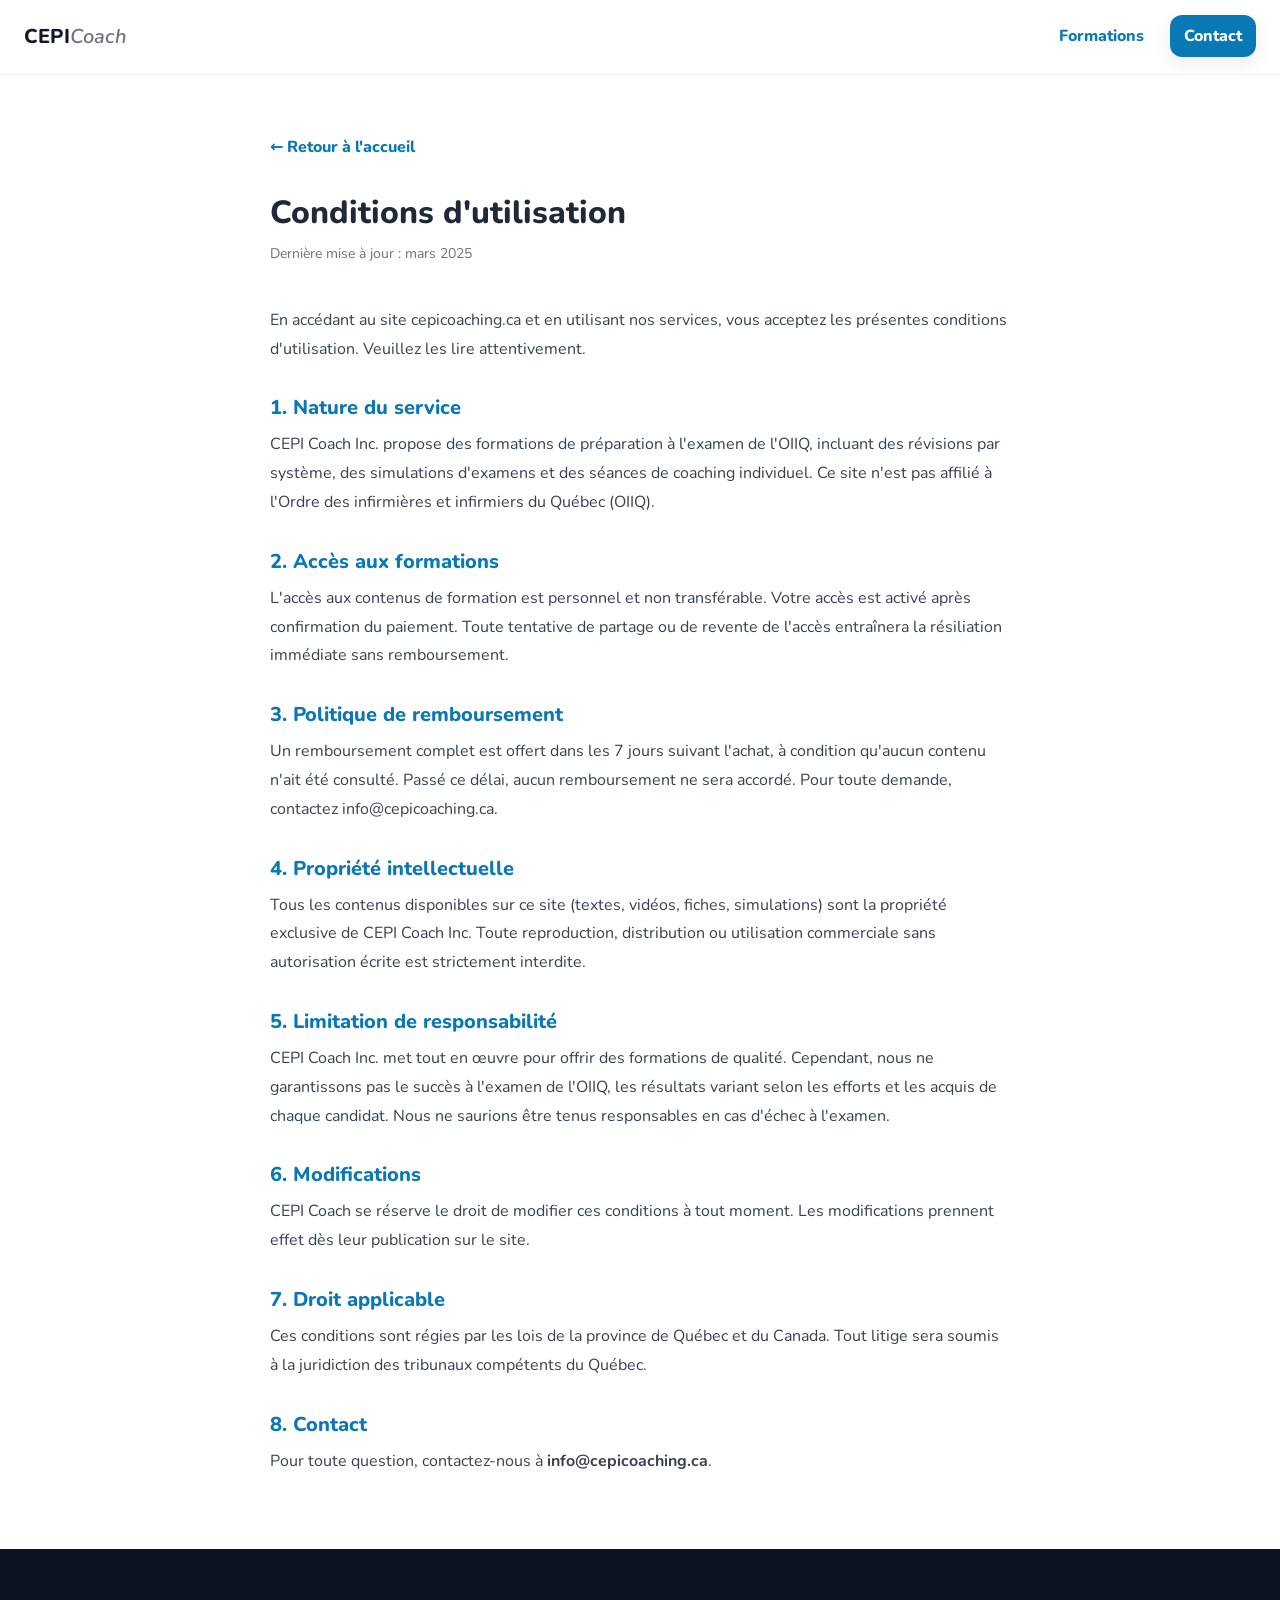
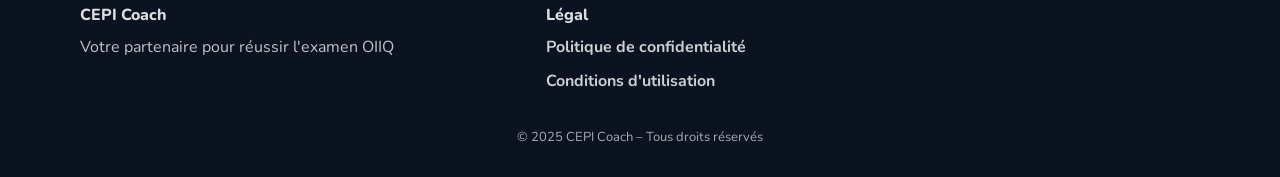
==== conditions-utilisation.html @ 71f93d26 "Ajout des moyens de paiement et corrections techniques - Section paiement : ajout Stripe, PayPal (sa" ====
<!DOCTYPE html>
<html lang="fr">
<head>
  <meta charset="UTF-8" />
  <meta name="viewport" content="width=device-width, initial-scale=1.0" />
  <title>Conditions d'utilisation | CEPI Coach</title>
  <link rel="icon" type="image/x-icon" href="images/favicon.ico" />
  <link rel="preconnect" href="https://fonts.googleapis.com" />
  <link rel="preconnect" href="https://fonts.gstatic.com" crossorigin />
  <link href="https://fonts.googleapis.com/css2?family=Nunito:wght@400;600;800&display=swap" rel="stylesheet" />
  <link rel="stylesheet" href="style.css" />
  <style>
    .legal-page { max-width: 780px; margin: 0 auto; padding: 60px 20px; }
    .legal-page h1 { font-size: 32px; font-weight: 800; margin-bottom: 8px; }
    .legal-page .updated { color: #6b7280; font-size: 14px; margin-bottom: 40px; }
    .legal-page h2 { font-size: 20px; font-weight: 800; margin: 32px 0 10px; color: #0b78b6; }
    .legal-page p { line-height: 1.8; margin-bottom: 14px; color: #374151; }
    .legal-back { display: inline-flex; align-items: center; gap: 8px; color: #0b78b6; font-weight: 800; text-decoration: none; margin-bottom: 32px; }
    .legal-back:hover { color: #086293; }
  </style>
</head>
<body>
  <header id="header">
    <nav class="navbar">
      <div class="logo"><a href="index.html">CEPI<em>Coach</em></a></div>
      <ul class="nav-links">
        <li><a href="index.html#formations">Formations</a></li>
        <li><a href="index.html#contact" class="cta-nav">Contact</a></li>
      </ul>
    </nav>
  </header>

  <main class="legal-page">
    <a href="index.html" class="legal-back">← Retour à l'accueil</a>

    <h1>Conditions d'utilisation</h1>
    <p class="updated">Dernière mise à jour : mars 2025</p>

    <p>En accédant au site cepicoaching.ca et en utilisant nos services, vous acceptez les présentes conditions d'utilisation. Veuillez les lire attentivement.</p>

    <h2>1. Nature du service</h2>
    <p>CEPI Coach Inc. propose des formations de préparation à l'examen de l'OIIQ, incluant des révisions par système, des simulations d'examens et des séances de coaching individuel. Ce site n'est pas affilié à l'Ordre des infirmières et infirmiers du Québec (OIIQ).</p>

    <h2>2. Accès aux formations</h2>
    <p>L'accès aux contenus de formation est personnel et non transférable. Votre accès est activé après confirmation du paiement. Toute tentative de partage ou de revente de l'accès entraînera la résiliation immédiate sans remboursement.</p>

    <h2>3. Politique de remboursement</h2>
    <p>Un remboursement complet est offert dans les 7 jours suivant l'achat, à condition qu'aucun contenu n'ait été consulté. Passé ce délai, aucun remboursement ne sera accordé. Pour toute demande, contactez info@cepicoaching.ca.</p>

    <h2>4. Propriété intellectuelle</h2>
    <p>Tous les contenus disponibles sur ce site (textes, vidéos, fiches, simulations) sont la propriété exclusive de CEPI Coach Inc. Toute reproduction, distribution ou utilisation commerciale sans autorisation écrite est strictement interdite.</p>

    <h2>5. Limitation de responsabilité</h2>
    <p>CEPI Coach Inc. met tout en œuvre pour offrir des formations de qualité. Cependant, nous ne garantissons pas le succès à l'examen de l'OIIQ, les résultats variant selon les efforts et les acquis de chaque candidat. Nous ne saurions être tenus responsables en cas d'échec à l'examen.</p>

    <h2>6. Modifications</h2>
    <p>CEPI Coach se réserve le droit de modifier ces conditions à tout moment. Les modifications prennent effet dès leur publication sur le site.</p>

    <h2>7. Droit applicable</h2>
    <p>Ces conditions sont régies par les lois de la province de Québec et du Canada. Tout litige sera soumis à la juridiction des tribunaux compétents du Québec.</p>

    <h2>8. Contact</h2>
    <p>Pour toute question, contactez-nous à <strong>info@cepicoaching.ca</strong>.</p>
  </main>

  <footer>
    <div class="container footer-content">
      <div class="footer-col">
        <h4>CEPI Coach</h4>
        <p>Votre partenaire pour réussir l'examen OIIQ</p>
      </div>
      <div class="footer-col">
        <h4>Légal</h4>
        <ul>
          <li><a href="politique-confidentialite.html">Politique de confidentialité</a></li>
          <li><a href="conditions-utilisation.html">Conditions d'utilisation</a></li>
        </ul>
      </div>
    </div>
    <div class="footer-bottom"><p>© 2025 CEPI Coach – Tous droits réservés</p></div>
  </footer>
</body>
</html>
---- style.css ----
/* =========================================================
   CEPI Coach — style.css (complet)
   Design inspiré de https://noe2019.github.io/site-cepi-ooiq/
   - Navbar blanche sticky
   - Hero full-screen + overlay
   - Sections alternées blanc / bleu pâle
   - Cartes arrondies + ombres douces
   - Paiement + Formulaire stylés
   - Responsive + menu mobile
========================================================= */

/* =========================
   THEME
========================= */
:root{
  --bg: #ffffff;
  --light: #eef6f9;
  --text: #1f2937;
  --muted: #6b7280;
  --primary: #0b78b6;
  --primary-dark: #086293;

  --radius: 16px;
  --radius-sm: 12px;

  --shadow: 0 10px 30px rgba(0,0,0,.08);
  --shadow-soft: 0 6px 18px rgba(0,0,0,.08);

  --container: 1120px;
  --header-h: 74px;
}

/* =========================
   RESET / BASE
========================= */
*{ box-sizing:border-box; }
html{ scroll-behavior:smooth; }
body{
  margin:0;
  font-family:"Nunito", system-ui, -apple-system, Segoe UI, Roboto, Arial, sans-serif;
  color:var(--text);
  background:var(--bg);
  line-height:1.6;
}

img{ max-width:100%; display:block; }
a{ color:inherit; }
p{ margin:0 0 12px; }
h1,h2,h3,h4{ margin:0 0 12px; line-height:1.25; }
ul{ margin:0; padding:0; }

.container{
  width:min(var(--container), calc(100% - 40px));
  margin:0 auto;
}

.text-center{ text-align:center; }

/* =========================
   HEADER / NAVBAR
========================= */
#header{
  position:sticky;
  top:0;
  z-index:999;
  background:#fff;
  border-bottom:1px solid rgba(0,0,0,.06);
}

.navbar{
  height:var(--header-h);
  display:flex;
  align-items:center;
  justify-content:space-between;
  gap:24px;
  padding:0 24px;
}

.logo a{
  text-decoration:none;
  color:#111827;
  font-weight:800;
  font-size:20px;
  letter-spacing:.2px;
}
.logo em{
  font-style:italic;
  font-weight:600;
  color:var(--muted);
}

/* Desktop nav */
.nav-links{
  list-style:none;
  display:flex;
  align-items:center;
  gap:26px;
  margin:0;
  padding:0;
}

.nav-links a{
  text-decoration:none;
  color:var(--primary);
  font-weight:800;
  font-size:16px;
}
.nav-links a:hover{ color:var(--primary-dark); }

/* active link (scroll-spy) */
.nav-links a.active{
  color:var(--primary-dark);
  position:relative;
}
.nav-links a.active::after{
  content:"";
  position:absolute;
  left:0;
  right:0;
  bottom:-8px;
  height:3px;
  border-radius:999px;
  background:var(--primary);
}

/* CTA in nav */
.cta-nav{
  background:var(--primary);
  color:#fff !important;
  padding:10px 14px;
  border-radius:12px;
  box-shadow: var(--shadow-soft);
}
.cta-nav:hover{
  background:var(--primary-dark);
}

/* Mobile hamburger */
.menu-toggle{
  display:none;
  background:transparent;
  border:0;
  cursor:pointer;
  padding:6px;
}
.menu-toggle span{
  display:block;
  width:26px;
  height:2px;
  background:#111827;
  margin:6px 0;
  border-radius:2px;
}

/* =========================
   HERO
========================= */
.hero{
  position:relative;
  min-height: calc(100vh - var(--header-h));
  display:flex;
  align-items:center;
  justify-content:center;
  overflow:hidden;
}

.hero-bg{
  position:absolute;
  inset:0;
  width:100%;
  height:100%;
  object-fit:cover;
  filter:saturate(1.05);
  transform:scale(1.02);
}

.hero::after{
  content:"";
  position:absolute;
  inset:0;
  background: rgba(0,0,0,.42);
}

.hero-content{
  position:relative;
  z-index:2;
  width:min(920px, calc(100% - 40px));
  text-align:center;
  color:#fff;
  padding:64px 0;
}

.hero h1{
  font-size:clamp(32px, 4vw, 54px);
  font-weight:800;
  margin-bottom:14px;
}

.hero .highlight{ color:#fff; }

.hero-subtitle{
  margin:0 auto 22px;
  max-width:720px;
  font-size:18px;
  color:rgba(255,255,255,.92);
}

.hero-stats{
  display:flex;
  justify-content:center;
  gap:22px;
  margin:18px 0 26px;
  flex-wrap:wrap;
}
.stat{
  background:rgba(255,255,255,.14);
  border:1px solid rgba(255,255,255,.18);
  backdrop-filter: blur(6px);
  border-radius:14px;
  padding:12px 16px;
  min-width:150px;
}
.stat strong{
  display:block;
  font-size:22px;
  font-weight:800;
}
.stat span{
  font-size:13px;
  opacity:.95;
}

.hero-actions{
  display:flex;
  justify-content:center;
  gap:14px;
  flex-wrap:wrap;
  margin-top:18px;
}

/* =========================
   BUTTONS
========================= */
.btn-primary, .btn-secondary, .btn-card{
  display:inline-flex;
  align-items:center;
  justify-content:center;
  text-decoration:none;
  font-weight:800;
  border-radius:12px;
  padding:12px 18px;
  transition: transform .12s ease, background .12s ease, box-shadow .12s ease, color .12s ease;
  user-select:none;
}

.btn-large{ padding:14px 22px; font-size:16px; }

.btn-primary{
  background:var(--primary);
  color:#fff;
  box-shadow:var(--shadow-soft);
}
.btn-primary:hover{
  background:var(--primary-dark);
  transform:translateY(-1px);
}

.btn-secondary{
  background:#fff;
  color:var(--primary);
  box-shadow:0 10px 28px rgba(0,0,0,.12);
}
.btn-secondary:hover{
  transform:translateY(-1px);
  color:var(--primary-dark);
}

.btn-card{
  background:var(--primary);
  color:#fff;
  box-shadow:var(--shadow-soft);
}
.btn-card:hover{
  background:var(--primary-dark);
  transform:translateY(-1px);
}

/* =========================
   SECTIONS
========================= */
.section{
  padding:84px 0;
}
.section.light{
  background:var(--light);
}

.section-title{
  text-align:center;
  font-size:32px;
  font-weight:800;
  margin:0 0 10px;
}
.section-subtitle{
  text-align:center;
  margin:0 auto 40px;
  color:var(--muted);
  max-width:720px;
}

/* =========================
   COUNTDOWN
========================= */
.countdown-section h2{
  text-align:center;
  margin:0 0 18px;
  font-weight:800;
}
.timer{
  display:flex;
  justify-content:center;
  gap:18px;
  flex-wrap:wrap;
  margin-top:10px;
}
.time-unit{
  background:#fff;
  border-radius:14px;
  padding:14px 18px;
  box-shadow:var(--shadow-soft);
  min-width:120px;
  text-align:center;
  border:1px solid rgba(0,0,0,.05);
}
.time-value{
  font-size:30px;
  font-weight:800;
  color:var(--primary);
}
.time-label{
  color:var(--muted);
  font-size:13px;
}
.countdown-cta{
  text-align:center;
  margin-top:14px;
  color:var(--muted);
  font-weight:700;
}

/* =========================
   CARDS (FORMATIONS)
========================= */
.cards{
  display:grid;
  grid-template-columns: repeat(3, 1fr);
  gap:28px;
}

.card{
  background:#fff;
  border-radius:var(--radius);
  box-shadow:var(--shadow-soft);
  overflow:hidden;
  border:1px solid rgba(0,0,0,.05);
  padding:18px 18px 16px;
  position:relative;
}

.card img{
  border-radius:14px;
  height:200px;
  width:100%;
  object-fit:cover;
}

.card h3{
  text-align:center;
  margin:16px 0 8px;
  font-size:22px;
  font-weight:800;
}

.card-desc{
  text-align:center;
  color:var(--muted);
  margin:0 0 14px;
}

.card-features{
  padding-left:18px;
  color:#374151;
  margin:0;
}
.card-features li{ margin:6px 0; }

.card-footer{
  margin-top:16px;
  display:flex;
  align-items:center;
  justify-content:space-between;
  gap:12px;
}

.price{
  margin:0;
  font-size:22px;
  font-weight:800;
}
.currency{
  font-size:13px;
  color:var(--muted);
}

.card-badge{
  position:absolute;
  top:14px;
  left:14px;
  background:#fff;
  color:#111827;
  font-weight:800;
  font-size:12px;
  padding:6px 10px;
  border-radius:999px;
  box-shadow:var(--shadow-soft);
}
.card-badge.premium{
  background:#111827;
  color:#fff;
}

/* =========================
   FORFAIT COMPLET (combo)
========================= */
.combo-package{
  margin-top:42px;
  background:#fff;
  border-radius:var(--radius);
  box-shadow:var(--shadow);
  border:1px solid rgba(0,0,0,.05);
  padding:22px;
  text-align:center;
  position:relative;
  overflow:hidden;
}

.combo-badge{
  display:inline-flex;
  gap:8px;
  align-items:center;
  font-weight:800;
  color:#111827;
  background:rgba(11,120,182,.10);
  border:1px solid rgba(11,120,182,.25);
  padding:8px 12px;
  border-radius:999px;
  margin-bottom:12px;
}

.price-combo{
  margin:14px 0 6px;
  font-size:20px;
}
.old-price{
  color:var(--muted);
  text-decoration:line-through;
  margin-right:8px;
}
.savings{
  color:var(--primary);
  font-weight:800;
  margin-bottom:16px;
}

/* =========================
   SPLIT (Méthode)
========================= */
.split{
  display:grid;
  grid-template-columns: 1.1fr .9fr;
  gap:40px;
  align-items:center;
}

.split .lead{
  color:var(--muted);
  margin-top:6px;
}

.method-list{
  list-style:none;
  padding:0;
  margin:18px 0 0;
}
.method-list li{
  margin:14px 0;
}
.method-list strong{
  color:#111827;
}
.method-list p{
  margin:6px 0 0;
  color:var(--muted);
}

.split .image img{
  border-radius:var(--radius);
  box-shadow:var(--shadow);
}

/* =========================
   TESTIMONIALS
========================= */
.testimonials{
  display:grid;
  grid-template-columns: repeat(3, 1fr);
  gap:28px;
}
.testimonial{
  background:#fff;
  border-radius:var(--radius);
  box-shadow:var(--shadow-soft);
  border:1px solid rgba(0,0,0,.05);
  padding:18px;
}
.stars{
  color:#f59e0b;
  letter-spacing:1px;
  margin-bottom:10px;
}
.author strong{ display:block; }
.author span{ color:var(--muted); font-size:13px; }

/* =========================
   CTA (Espace étudiant)
========================= */
.cta-section{
  background:#fff;
  padding:90px 0;
}
.cta-section h2{
  font-size:32px;
  font-weight:800;
}
.cta-section p{
  color:var(--muted);
  max-width:720px;
  margin:0 auto 18px;
}

/* =========================
   BLOG
========================= */
.blog-grid{
  display:grid;
  grid-template-columns: repeat(2, 1fr);
  gap:28px;
}

.blog-card{
  background:#fff;
  border-radius:var(--radius);
  box-shadow:var(--shadow-soft);
  overflow:hidden;
  border:1px solid rgba(0,0,0,.05);
}

.blog-card img{
  height:240px;
  width:100%;
  object-fit:cover;
}

.blog-content{
  padding:18px;
}
.blog-date{
  color:var(--muted);
  font-size:13px;
  font-weight:700;
}
.blog-content h3{
  margin:10px 0 10px;
  font-size:20px;
  font-weight:800;
}
.blog-content p{
  color:var(--muted);
  margin-bottom:12px;
}
.blog-link{
  color:var(--primary);
  font-weight:800;
  text-decoration:none;
}
.blog-link:hover{ color:var(--primary-dark); }

/* =========================
   PAIEMENT
========================= */
.payment-options{
  display:grid;
  grid-template-columns: 1fr 1fr;
  gap:28px;
  margin-top:30px;
}

/* 3 colonnes pour la nouvelle section paiement */
.payment-options-3{
  grid-template-columns: repeat(3, 1fr);
}

/* Sélecteur de forfait */
.payment-selector{
  max-width:540px;
  margin:0 auto 20px;
  text-align:center;
}
.payment-selector label{
  display:block;
  margin-bottom:10px;
  font-size:16px;
  color:var(--text);
  font-weight:400;
}
.forfait-select{
  width:100%;
  padding:14px 16px;
  border-radius:12px;
  border:2px solid rgba(11,120,182,.30);
  font-family:inherit;
  font-size:15px;
  font-weight:600;
  color:var(--text);
  background:#fff;
  cursor:pointer;
  outline:none;
  transition: border-color .12s ease, box-shadow .12s ease;
}
.forfait-select:focus{
  border-color:var(--primary);
  box-shadow:0 0 0 4px rgba(11,120,182,.12);
}

.payment-step-label{
  text-align:center;
  margin:0 0 24px;
  font-size:16px;
  color:var(--text);
  font-weight:400;
}

/* Liens Stripe empilés */
.stripe-links{
  display:flex;
  flex-direction:column;
  gap:10px;
  margin:14px 0;
}

/* Conteneur PayPal */
.paypal-container{
  margin:14px 0;
  min-height:52px;
}
.select-forfait-msg{
  text-align:center;
  color:var(--muted);
  font-size:14px;
  padding:14px;
  background:rgba(11,120,182,.04);
  border-radius:10px;
  border:1px dashed rgba(11,120,182,.20);
  margin:0;
}

/* Signature propulsé par */
.powered-by{
  text-align:center;
  color:var(--muted);
  font-size:12px;
  margin:8px 0 0;
}

/* Bannière démonstration */
.demo-banner{
  background:#fffbeb;
  border:1.5px solid #f59e0b;
  border-radius:12px;
  padding:12px 18px;
  text-align:center;
  color:#92400e;
  font-size:14px;
  margin-bottom:28px;
}

.payment-card{
  background:#fff;
  border-radius:var(--radius);
  box-shadow:var(--shadow-soft);
  border:1px solid rgba(0,0,0,.05);
  padding:18px;
  position:relative;
}

.payment-card.featured{
  border:2px solid rgba(11,120,182,.25);
}

.badge-instant{
  position:absolute;
  top:14px;
  right:14px;
  background:rgba(11,120,182,.10);
  border:1px solid rgba(11,120,182,.25);
  color:#111827;
  font-weight:800;
  font-size:12px;
  padding:6px 10px;
  border-radius:999px;
}

.bank-info p{ margin:8px 0; }
.note{
  background:rgba(11,120,182,.06);
  border:1px solid rgba(11,120,182,.18);
  border-radius:12px;
  padding:12px;
  margin-top:12px;
}
.note ul{
  margin-top:8px;
  padding-left:18px;
}
.note li{ margin:6px 0; }

.payment-features{
  margin:12px 0 18px;
  padding-left:18px;
}
.payment-features li{ margin:6px 0; }

/* =========================
   FORMULAIRE
========================= */
.contact-form{
  background:#fff;
  border-radius:var(--radius);
  box-shadow:var(--shadow-soft);
  padding:20px;
  border:1px solid rgba(0,0,0,.05);
}

.form-row{
  display:grid;
  grid-template-columns: 1fr 1fr;
  gap:16px;
}

.form-group{
  display:flex;
  flex-direction:column;
  gap:8px;
  margin-bottom:14px;
}

label{
  font-weight:800;
  color:#111827;
  font-size:14px;
}

input, select, textarea{
  border-radius:12px;
  border:1px solid rgba(0,0,0,.12);
  padding:12px 12px;
  font:inherit;
  outline:none;
  background:#fff;
}

input:focus, select:focus, textarea:focus{
  border-color: rgba(11,120,182,.55);
  box-shadow: 0 0 0 4px rgba(11,120,182,.12);
}

.form-note{
  margin-top:10px;
  color:var(--muted);
  font-size:13px;
  font-weight:700;
}

/* =========================
   CONTACT
========================= */
.contact-section{
  background:#fff;
}

.contact-email{
  font-size:18px;
  margin:8px 0 16px;
}

.social-links{
  display:flex;
  justify-content:center;
  gap:14px;
  margin: 12px 0 16px;
}

.social-links a{
  width:42px;
  height:42px;
  border-radius:14px;
  display:flex;
  align-items:center;
  justify-content:center;
  background:rgba(11,120,182,.08);
  border:1px solid rgba(11,120,182,.16);
  color:var(--primary);
  transition: transform .12s ease, background .12s ease, color .12s ease;
}

.social-links a:hover{
  transform: translateY(-1px);
  background: rgba(11,120,182,.14);
  color: var(--primary-dark);
}

.disclaimer{
  color:var(--muted);
  font-size:13px;
  max-width: 880px;
  margin: 0 auto;
}

/* =========================
   FOOTER
========================= */
footer{
  background:#0b1220;
  color:rgba(255,255,255,.86);
  padding:56px 0 18px;
}

.footer-content{
  display:grid;
  grid-template-columns: 1.4fr 1fr 1fr;
  gap:28px;
  align-items:start;
}

.footer-col h4{
  margin-bottom:10px;
  font-weight:800;
}

.footer-col p{
  color: rgba(255,255,255,.75);
}

.footer-col ul{
  list-style:none;
  padding:0;
  margin:0;
}
.footer-col li{ margin:8px 0; }

.footer-content a{
  color:rgba(255,255,255,.80);
  text-decoration:none;
  font-weight:700;
}
.footer-content a:hover{ color:#fff; }

.footer-bottom{
  text-align:center;
  margin-top:24px;
  color:rgba(255,255,255,.65);
  font-size:13px;
}

/* =========================
   SCROLL TOP BUTTON
========================= */
.scroll-top{
  position:fixed;
  right:18px;
  bottom:18px;
  width:46px;
  height:46px;
  border-radius:16px;
  border:0;
  background:var(--primary);
  color:#fff;
  font-size:18px;
  font-weight:900;
  cursor:pointer;
  box-shadow:var(--shadow-soft);
  opacity:0;
  pointer-events:none;
  transition: opacity .15s ease, transform .12s ease, background .12s ease;
}
.scroll-top:hover{
  background:var(--primary-dark);
  transform:translateY(-1px);
}

/* =========================
   RESPONSIVE
========================= */
@media (max-width: 980px){
  .cards{ grid-template-columns: 1fr; }
  .testimonials{ grid-template-columns: 1fr; }
  .blog-grid{ grid-template-columns: 1fr; }
  .split{ grid-template-columns: 1fr; }
  .payment-options{ grid-template-columns: 1fr; }
  .payment-options-3{ grid-template-columns: 1fr; }
  .form-row{ grid-template-columns: 1fr; }

  .menu-toggle{ display:block; }

  .nav-links{
    position:absolute;
    top:var(--header-h);
    left:0;
    right:0;
    background:#fff;
    border-bottom:1px solid rgba(0,0,0,.06);
    flex-direction:column;
    gap:14px;
    padding:16px 0;
    display:none;
  }
  .nav-links.active{ display:flex; }

  .nav-links a.active::after{ display:none; }
}

@media (max-width: 520px){
  .navbar{ padding:0 14px; }
  .hero-content{ padding:54px 0; }
  .stat{ min-width: 140px; }
  .section{ padding:70px 0; }
}
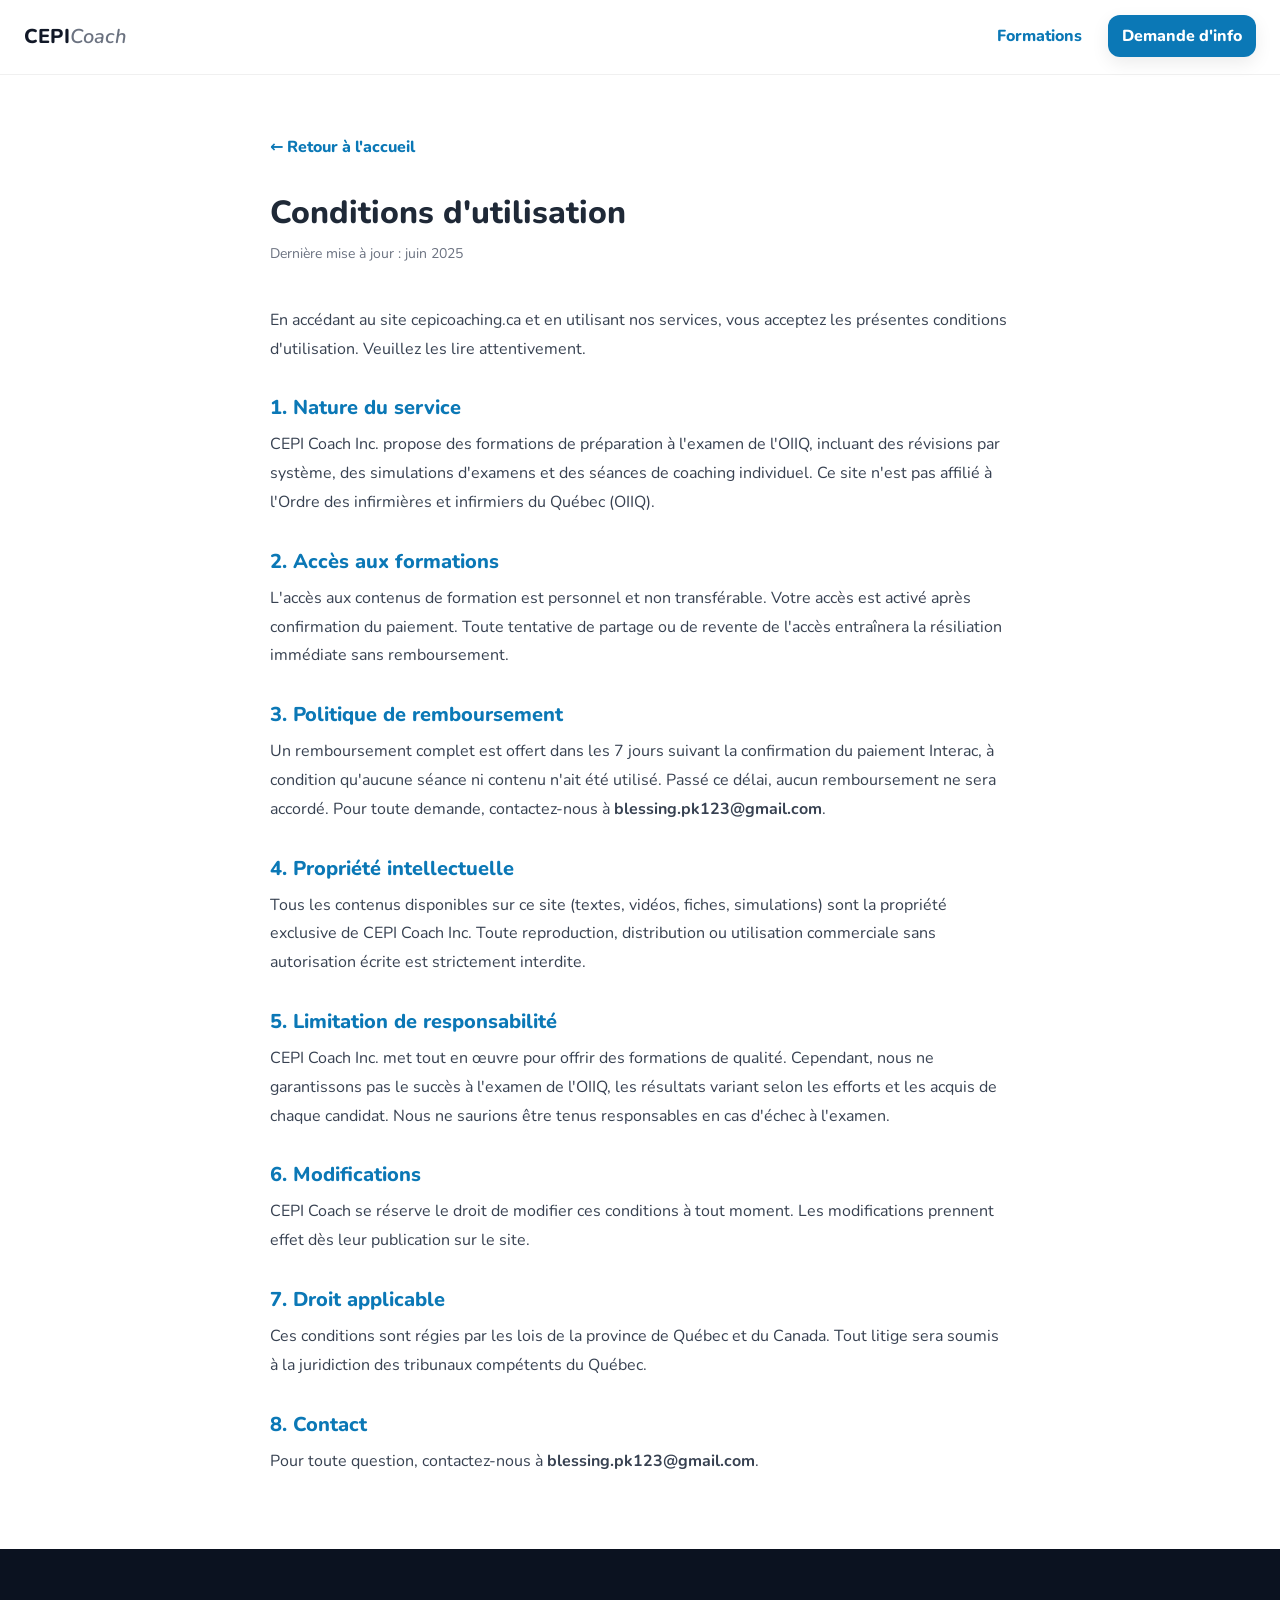
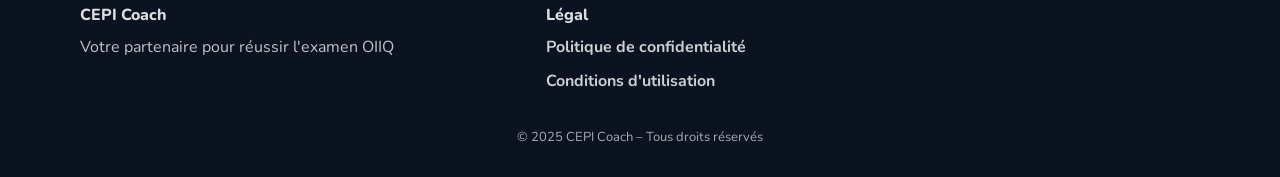
==== commit b54bee78: "Mise à jour contenu et design" ====
--- a/conditions-utilisation.html
+++ b/conditions-utilisation.html
@@ -25,7 +25,7 @@
       <div class="logo"><a href="index.html">CEPI<em>Coach</em></a></div>
       <ul class="nav-links">
         <li><a href="index.html#formations">Formations</a></li>
-        <li><a href="index.html#contact" class="cta-nav">Contact</a></li>
+        <li><a href="index.html#inscription" class="cta-nav">Demande d'info</a></li>
       </ul>
     </nav>
   </header>
@@ -34,7 +34,7 @@
     <a href="index.html" class="legal-back">← Retour à l'accueil</a>
 
     <h1>Conditions d'utilisation</h1>
-    <p class="updated">Dernière mise à jour : mars 2025</p>
+    <p class="updated">Dernière mise à jour : juin 2025</p>
 
     <p>En accédant au site cepicoaching.ca et en utilisant nos services, vous acceptez les présentes conditions d'utilisation. Veuillez les lire attentivement.</p>
 
@@ -45,7 +45,7 @@
     <p>L'accès aux contenus de formation est personnel et non transférable. Votre accès est activé après confirmation du paiement. Toute tentative de partage ou de revente de l'accès entraînera la résiliation immédiate sans remboursement.</p>
 
     <h2>3. Politique de remboursement</h2>
-    <p>Un remboursement complet est offert dans les 7 jours suivant l'achat, à condition qu'aucun contenu n'ait été consulté. Passé ce délai, aucun remboursement ne sera accordé. Pour toute demande, contactez info@cepicoaching.ca.</p>
+    <p>Un remboursement complet est offert dans les 7 jours suivant la confirmation du paiement Interac, à condition qu'aucune séance ni contenu n'ait été utilisé. Passé ce délai, aucun remboursement ne sera accordé. Pour toute demande, contactez-nous à <strong>blessing.pk123@gmail.com</strong>.</p>
 
     <h2>4. Propriété intellectuelle</h2>
     <p>Tous les contenus disponibles sur ce site (textes, vidéos, fiches, simulations) sont la propriété exclusive de CEPI Coach Inc. Toute reproduction, distribution ou utilisation commerciale sans autorisation écrite est strictement interdite.</p>
@@ -60,7 +60,7 @@
     <p>Ces conditions sont régies par les lois de la province de Québec et du Canada. Tout litige sera soumis à la juridiction des tribunaux compétents du Québec.</p>
 
     <h2>8. Contact</h2>
-    <p>Pour toute question, contactez-nous à <strong>info@cepicoaching.ca</strong>.</p>
+    <p>Pour toute question, contactez-nous à <strong>blessing.pk123@gmail.com</strong>.</p>
   </main>
 
   <footer>
--- a/style.css
+++ b/style.css
@@ -355,6 +355,7 @@
   display:grid;
   grid-template-columns: repeat(3, 1fr);
   gap:28px;
+  align-items: stretch; /* toutes les cartes à la même hauteur */
 }
 
 .card{
@@ -362,54 +363,99 @@
   border-radius:var(--radius);
   box-shadow:var(--shadow-soft);
   overflow:hidden;
-  border:1px solid rgba(0,0,0,.05);
-  padding:18px 18px 16px;
+  border:1px solid rgba(0,0,0,.06);
+  padding:20px 22px 22px;
   position:relative;
+  /* Flexbox colonne : ancre le footer en bas */
+  display:flex;
+  flex-direction:column;
+  transition: transform .18s ease, box-shadow .18s ease;
+}
+.card:hover{
+  transform:translateY(-4px);
+  box-shadow:var(--shadow);
 }
 
 .card img{
-  border-radius:14px;
-  height:200px;
+  border-radius:12px;
+  height:190px;
   width:100%;
   object-fit:cover;
+  flex-shrink:0;
 }
 
 .card h3{
   text-align:center;
-  margin:16px 0 8px;
-  font-size:22px;
-  font-weight:800;
+  margin:16px 0 10px;
+  font-size:21px;
+  font-weight:800;
+  flex-shrink:0;
 }
 
 .card-desc{
   text-align:center;
   color:var(--muted);
+  font-size:14.5px;
+  line-height:1.55;
+  /* Zone fixe : la liste commence toujours au même niveau */
+  min-height:72px;
   margin:0 0 14px;
+  flex-shrink:0;
 }
 
 .card-features{
-  padding-left:18px;
+  list-style:none;
+  padding:0;
   color:#374151;
+  font-size:14.5px;
   margin:0;
-}
-.card-features li{ margin:6px 0; }
-
+  /* Prend tout l'espace restant → pousse le footer vers le bas */
+  flex:1;
+}
+.card-features li{
+  display:flex;
+  align-items:flex-start;
+  gap:8px;
+  padding:5px 0;
+  border-bottom:1px solid rgba(0,0,0,.04);
+}
+.card-features li:last-child{ border-bottom:none; }
+
+/* Séparateur + prix + bouton */
 .card-footer{
-  margin-top:16px;
-  display:flex;
-  align-items:center;
-  justify-content:space-between;
+  margin-top:20px;
+  padding-top:16px;
+  border-top:1px solid rgba(0,0,0,.07);
+  display:flex;
+  flex-direction:column;
   gap:12px;
+  align-items:stretch;
 }
 
 .price{
   margin:0;
-  font-size:22px;
-  font-weight:800;
+  font-size:28px;
+  font-weight:800;
+  color:var(--primary);
+  text-align:center;
 }
 .currency{
-  font-size:13px;
-  color:var(--muted);
+  font-size:15px;
+  color:var(--muted);
+  font-weight:700;
+}
+
+/* Bouton pleine largeur ancré en bas */
+.btn-card{
+  background:var(--primary);
+  color:#fff;
+  box-shadow:var(--shadow-soft);
+  width:100%;
+  justify-content:center;
+}
+.btn-card:hover{
+  background:var(--primary-dark);
+  transform:translateY(-1px);
 }
 
 .card-badge{
@@ -420,57 +466,16 @@
   color:#111827;
   font-weight:800;
   font-size:12px;
-  padding:6px 10px;
+  padding:5px 10px;
   border-radius:999px;
   box-shadow:var(--shadow-soft);
+  z-index:1;
 }
 .card-badge.premium{
   background:#111827;
   color:#fff;
 }
 
-/* =========================
-   FORFAIT COMPLET (combo)
-========================= */
-.combo-package{
-  margin-top:42px;
-  background:#fff;
-  border-radius:var(--radius);
-  box-shadow:var(--shadow);
-  border:1px solid rgba(0,0,0,.05);
-  padding:22px;
-  text-align:center;
-  position:relative;
-  overflow:hidden;
-}
-
-.combo-badge{
-  display:inline-flex;
-  gap:8px;
-  align-items:center;
-  font-weight:800;
-  color:#111827;
-  background:rgba(11,120,182,.10);
-  border:1px solid rgba(11,120,182,.25);
-  padding:8px 12px;
-  border-radius:999px;
-  margin-bottom:12px;
-}
-
-.price-combo{
-  margin:14px 0 6px;
-  font-size:20px;
-}
-.old-price{
-  color:var(--muted);
-  text-decoration:line-through;
-  margin-right:8px;
-}
-.savings{
-  color:var(--primary);
-  font-weight:800;
-  margin-bottom:16px;
-}
 
 /* =========================
    SPLIT (Méthode)
@@ -515,20 +520,35 @@
   display:grid;
   grid-template-columns: repeat(3, 1fr);
   gap:28px;
+  align-items:stretch;
 }
 .testimonial{
   background:#fff;
   border-radius:var(--radius);
   box-shadow:var(--shadow-soft);
   border:1px solid rgba(0,0,0,.05);
-  padding:18px;
+  padding:22px;
+  display:flex;
+  flex-direction:column;
+}
+.testimonial p{
+  flex:1; /* le texte du témoignage pousse l'auteur en bas */
+  color:var(--text);
+  font-style:italic;
+  line-height:1.65;
 }
 .stars{
   color:#f59e0b;
-  letter-spacing:1px;
-  margin-bottom:10px;
-}
-.author strong{ display:block; }
+  letter-spacing:2px;
+  margin-bottom:12px;
+  font-size:16px;
+}
+.author{
+  margin-top:16px;
+  padding-top:14px;
+  border-top:1px solid rgba(0,0,0,.07);
+}
+.author strong{ display:block; font-size:15px; }
 .author span{ color:var(--muted); font-size:13px; }
 
 /* =========================
@@ -555,6 +575,7 @@
   display:grid;
   grid-template-columns: repeat(2, 1fr);
   gap:28px;
+  align-items:stretch;
 }
 
 .blog-card{
@@ -563,35 +584,52 @@
   box-shadow:var(--shadow-soft);
   overflow:hidden;
   border:1px solid rgba(0,0,0,.05);
+  display:flex;
+  flex-direction:column;
+  transition: transform .18s ease, box-shadow .18s ease;
+}
+.blog-card:hover{
+  transform:translateY(-3px);
+  box-shadow:var(--shadow);
 }
 
 .blog-card img{
-  height:240px;
+  height:220px;
   width:100%;
   object-fit:cover;
+  flex-shrink:0;
 }
 
 .blog-content{
-  padding:18px;
+  padding:22px;
+  display:flex;
+  flex-direction:column;
+  flex:1;
 }
 .blog-date{
   color:var(--muted);
   font-size:13px;
   font-weight:700;
+  flex-shrink:0;
 }
 .blog-content h3{
   margin:10px 0 10px;
-  font-size:20px;
-  font-weight:800;
+  font-size:19px;
+  font-weight:800;
+  flex-shrink:0;
 }
 .blog-content p{
   color:var(--muted);
-  margin-bottom:12px;
+  margin-bottom:0;
+  flex:1; /* pousse le lien en bas */
 }
 .blog-link{
+  display:inline-block;
+  margin-top:14px;
   color:var(--primary);
   font-weight:800;
   text-decoration:none;
+  flex-shrink:0;
 }
 .blog-link:hover{ color:var(--primary-dark); }
 
@@ -911,10 +949,10 @@
 /* =========================
    RESPONSIVE
 ========================= */
+
+/* ≤ 980px : menu hamburger + 1 colonne */
 @media (max-width: 980px){
-  .cards{ grid-template-columns: 1fr; }
   .testimonials{ grid-template-columns: 1fr; }
-  .blog-grid{ grid-template-columns: 1fr; }
   .split{ grid-template-columns: 1fr; }
   .payment-options{ grid-template-columns: 1fr; }
   .payment-options-3{ grid-template-columns: 1fr; }
@@ -928,20 +966,219 @@
     left:0;
     right:0;
     background:#fff;
-    border-bottom:1px solid rgba(0,0,0,.06);
+    border-bottom:1px solid rgba(0,0,0,.08);
     flex-direction:column;
-    gap:14px;
-    padding:16px 0;
+    align-items:center;
+    gap:0;
+    padding:8px 0 16px;
     display:none;
+    box-shadow:0 8px 24px rgba(0,0,0,.07);
   }
   .nav-links.active{ display:flex; }
-
+  .nav-links li{ width:100%; text-align:center; }
+  .nav-links a{ display:block; padding:12px 24px; }
   .nav-links a.active::after{ display:none; }
-}
-
-@media (max-width: 520px){
+  .cta-nav{ margin:8px 24px 0; border-radius:12px; }
+}
+
+/* Tablette 600–980px : grilles 2 colonnes */
+@media (min-width: 600px) and (max-width: 980px){
+  .cards{ grid-template-columns: repeat(2, 1fr); }
+  .testimonials{ grid-template-columns: repeat(2, 1fr); }
+  .combo-cards{ grid-template-columns: repeat(2, 1fr); }
+  .blog-grid{ grid-template-columns: repeat(2, 1fr); }
+}
+
+/* Mobile ≤ 599px : tout en 1 colonne */
+@media (max-width: 599px){
   .navbar{ padding:0 14px; }
   .hero-content{ padding:54px 0; }
-  .stat{ min-width: 140px; }
-  .section{ padding:70px 0; }
-}
+  .stat{ min-width:130px; }
+  .section{ padding:60px 0; }
+
+  .hero-actions{ flex-direction:column; align-items:stretch; padding:0 16px; }
+  .hero-actions .btn-primary,
+  .hero-actions .btn-secondary{ width:100%; justify-content:center; }
+
+  .cards{ grid-template-columns: 1fr; }
+  .card-desc{ min-height:auto; }
+
+  .combo-cards{ grid-template-columns: 1fr; }
+  .combo-card > p:not(.price-combo){ min-height:auto; }
+
+  .blog-grid{ grid-template-columns: 1fr; }
+  .footer-content{ grid-template-columns: 1fr; }
+
+  .inscription-step{ padding:24px 18px; }
+  .interac-box{ padding:20px 16px; }
+}
+
+/* =========================
+   OFFRES COMBINÉES
+========================= */
+.combo-section {
+  margin-top: 56px;
+  text-align: center;
+}
+.combo-section-title {
+  font-size: 1.6rem;
+  font-weight: 800;
+  color: var(--text);
+  margin-bottom: 8px;
+}
+.combo-cards {
+  display: grid;
+  grid-template-columns: repeat(3, 1fr);
+  gap: 24px;
+  margin-top: 36px;
+  align-items: stretch;
+}
+.combo-card {
+  background: #fff;
+  border: 2px solid #e5e7eb;
+  border-radius: var(--radius);
+  padding: 36px 24px 24px;
+  position: relative;
+  text-align: center;
+  box-shadow: var(--shadow-soft);
+  display: flex;
+  flex-direction: column;
+  transition: transform .2s, box-shadow .2s;
+}
+.combo-card:hover {
+  transform: translateY(-4px);
+  box-shadow: var(--shadow);
+}
+.combo-card--best {
+  border-color: var(--primary);
+  background: linear-gradient(160deg, #eef6f9 0%, #fff 100%);
+}
+.combo-card h4 {
+  font-size: 1.15rem;
+  font-weight: 800;
+  margin: 0 0 10px;
+  color: var(--text);
+  flex-shrink: 0;
+}
+/* desc combo : zone fixe pour que les prix s'alignent */
+.combo-card > p:not(.price-combo) {
+  color: var(--muted);
+  font-size: .95rem;
+  min-height: 52px;
+  margin: 0 0 0;
+  flex-shrink: 0;
+}
+.combo-card .price-combo {
+  font-size: 1.9rem;
+  font-weight: 800;
+  color: var(--primary);
+  margin: 16px 0 20px;
+  flex-shrink: 0;
+}
+/* bouton combo pleine largeur, ancré en bas */
+.combo-card .btn-card,
+.combo-card .btn-primary {
+  width: 100%;
+  justify-content: center;
+  margin-top: auto;
+}
+.combo-card .combo-badge {
+  position: absolute;
+  top: -14px;
+  left: 50%;
+  transform: translateX(-50%);
+  background: var(--primary);
+  color: #fff;
+  font-size: .78rem;
+  font-weight: 700;
+  padding: 5px 16px;
+  border-radius: 20px;
+  white-space: nowrap;
+}
+
+/* =========================
+   INSCRIPTION & PAIEMENT
+========================= */
+.inscription-wrapper {
+  max-width: 740px;
+  margin: 0 auto;
+  display: flex;
+  flex-direction: column;
+  gap: 40px;
+}
+.inscription-step {
+  background: #fff;
+  border: 1px solid #e5e7eb;
+  border-radius: var(--radius);
+  padding: 32px 36px;
+  box-shadow: var(--shadow-soft);
+}
+.step-header {
+  display: flex;
+  align-items: center;
+  gap: 16px;
+  margin-bottom: 24px;
+}
+.step-number {
+  width: 40px;
+  height: 40px;
+  min-width: 40px;
+  border-radius: 50%;
+  background: var(--primary);
+  color: #fff;
+  font-size: 1.1rem;
+  font-weight: 800;
+  display: flex;
+  align-items: center;
+  justify-content: center;
+}
+.step-header h3 {
+  font-size: 1.2rem;
+  font-weight: 800;
+  margin: 0;
+  color: var(--text);
+}
+
+/* Message de succès */
+.inscription-success {
+  background: #ecfdf5;
+  border: 1px solid #6ee7b7;
+  border-radius: var(--radius-sm);
+  padding: 18px 22px;
+  margin-bottom: 24px;
+  color: #065f46;
+  font-size: 1rem;
+  line-height: 1.6;
+}
+.inscription-success strong { color: #047857; }
+
+/* Boîte Interac */
+.interac-box {
+  background: var(--light);
+  border-radius: var(--radius-sm);
+  padding: 28px 30px;
+}
+.interac-box h4 {
+  font-size: 1.1rem;
+  font-weight: 800;
+  margin: 0 0 14px;
+  color: var(--primary);
+}
+.interac-box p { margin: 0 0 8px; color: var(--text); }
+.interac-box a { color: var(--primary); font-weight: 600; }
+.interac-note { color: var(--muted) !important; font-style: italic; }
+.interac-box .note {
+  margin-top: 18px;
+  background: #fff;
+  border-left: 4px solid var(--primary);
+  border-radius: 0 var(--radius-sm) var(--radius-sm) 0;
+  padding: 16px 18px;
+}
+.interac-box .note p { margin: 0 0 8px; font-weight: 600; }
+.interac-box .note ul {
+  margin: 8px 0 0 18px;
+  padding: 0;
+  color: var(--text);
+}
+.interac-box .note ul li { margin-bottom: 4px; }
+
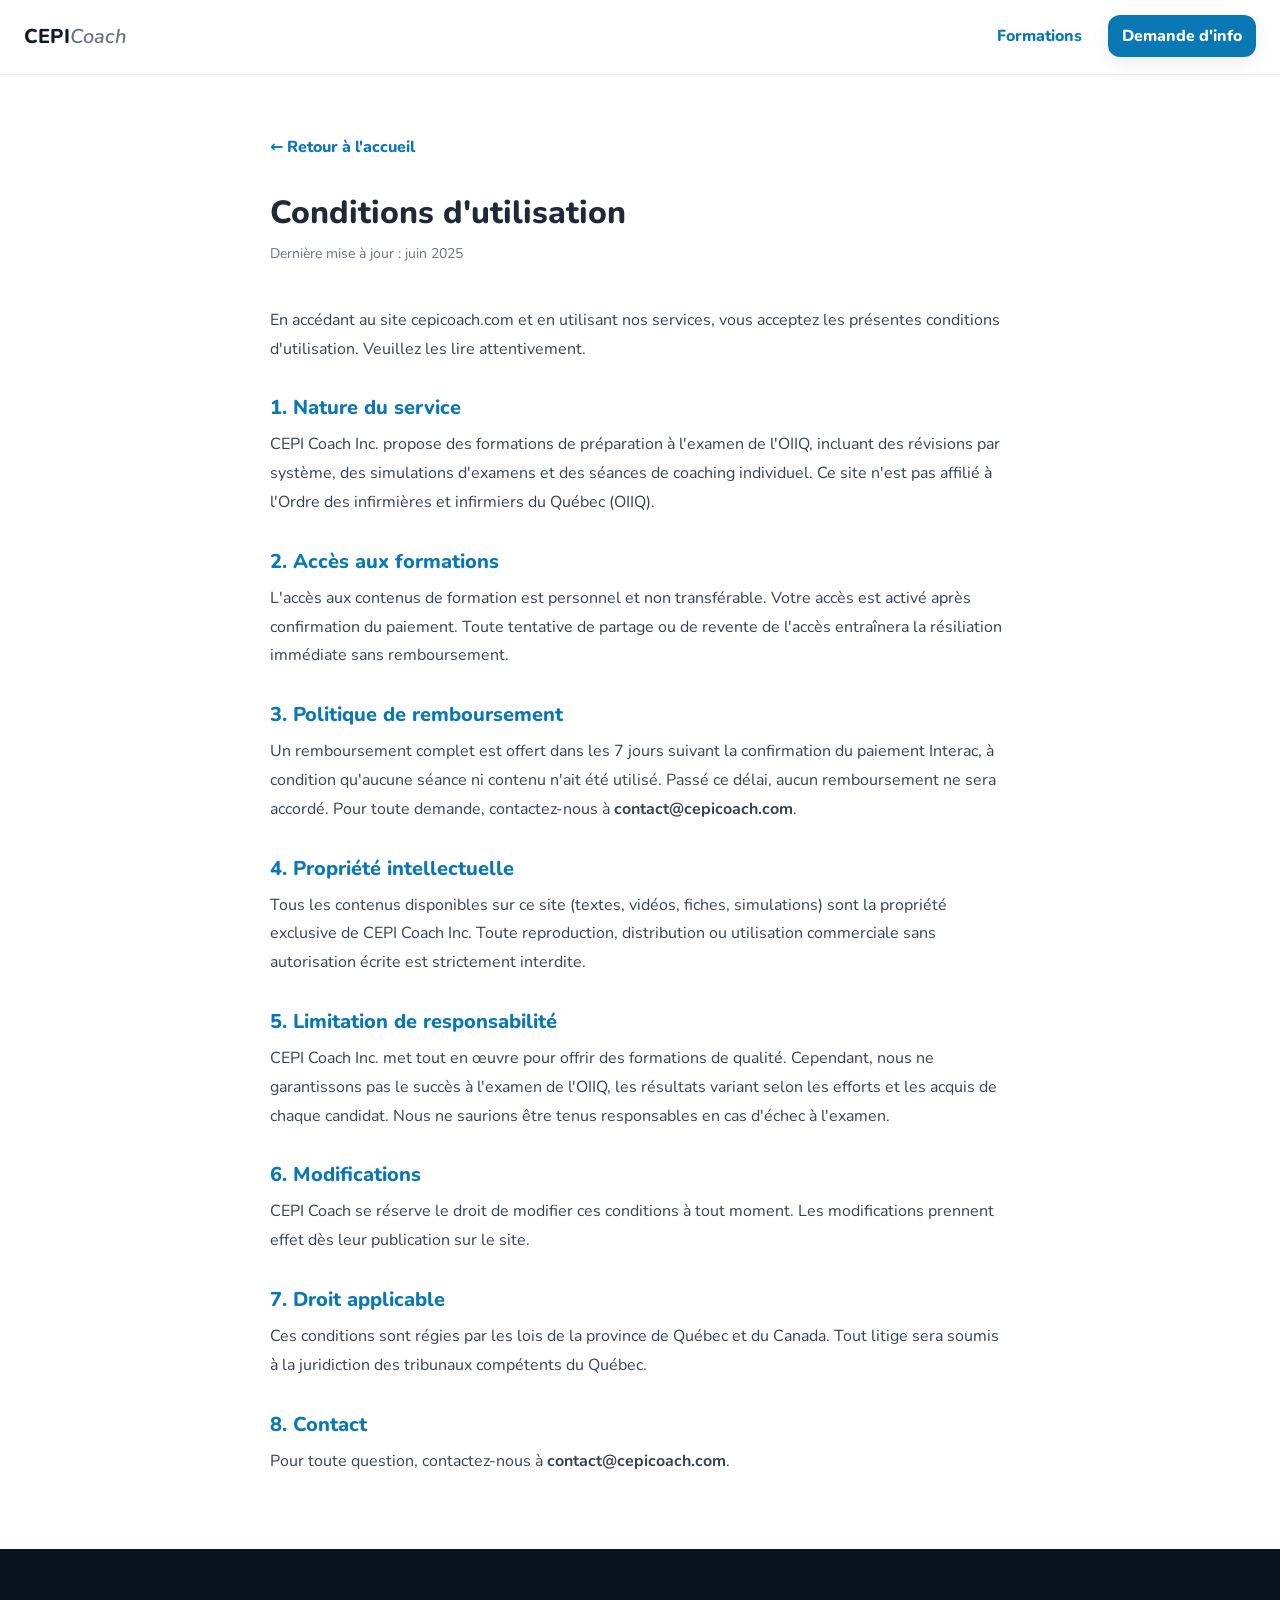
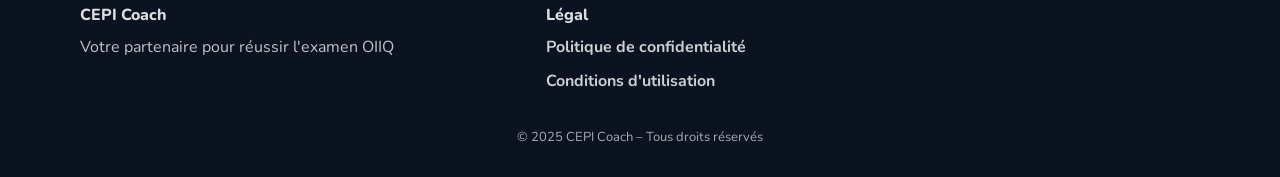
==== commit 333ab983: "Ajout domaine cepicoach.com (CNAME) + courriels contact@/paiement@" ====
--- a/conditions-utilisation.html
+++ b/conditions-utilisation.html
@@ -36,7 +36,7 @@
     <h1>Conditions d'utilisation</h1>
     <p class="updated">Dernière mise à jour : juin 2025</p>
 
-    <p>En accédant au site cepicoaching.ca et en utilisant nos services, vous acceptez les présentes conditions d'utilisation. Veuillez les lire attentivement.</p>
+    <p>En accédant au site cepicoach.com et en utilisant nos services, vous acceptez les présentes conditions d'utilisation. Veuillez les lire attentivement.</p>
 
     <h2>1. Nature du service</h2>
     <p>CEPI Coach Inc. propose des formations de préparation à l'examen de l'OIIQ, incluant des révisions par système, des simulations d'examens et des séances de coaching individuel. Ce site n'est pas affilié à l'Ordre des infirmières et infirmiers du Québec (OIIQ).</p>
@@ -45,7 +45,7 @@
     <p>L'accès aux contenus de formation est personnel et non transférable. Votre accès est activé après confirmation du paiement. Toute tentative de partage ou de revente de l'accès entraînera la résiliation immédiate sans remboursement.</p>
 
     <h2>3. Politique de remboursement</h2>
-    <p>Un remboursement complet est offert dans les 7 jours suivant la confirmation du paiement Interac, à condition qu'aucune séance ni contenu n'ait été utilisé. Passé ce délai, aucun remboursement ne sera accordé. Pour toute demande, contactez-nous à <strong>blessing.pk123@gmail.com</strong>.</p>
+    <p>Un remboursement complet est offert dans les 7 jours suivant la confirmation du paiement Interac, à condition qu'aucune séance ni contenu n'ait été utilisé. Passé ce délai, aucun remboursement ne sera accordé. Pour toute demande, contactez-nous à <strong>contact@cepicoach.com</strong>.</p>
 
     <h2>4. Propriété intellectuelle</h2>
     <p>Tous les contenus disponibles sur ce site (textes, vidéos, fiches, simulations) sont la propriété exclusive de CEPI Coach Inc. Toute reproduction, distribution ou utilisation commerciale sans autorisation écrite est strictement interdite.</p>
@@ -60,7 +60,7 @@
     <p>Ces conditions sont régies par les lois de la province de Québec et du Canada. Tout litige sera soumis à la juridiction des tribunaux compétents du Québec.</p>
 
     <h2>8. Contact</h2>
-    <p>Pour toute question, contactez-nous à <strong>blessing.pk123@gmail.com</strong>.</p>
+    <p>Pour toute question, contactez-nous à <strong>contact@cepicoach.com</strong>.</p>
   </main>
 
   <footer>
--- a/style.css
+++ b/style.css
@@ -950,67 +950,169 @@
    RESPONSIVE
 ========================= */
 
-/* ≤ 980px : menu hamburger + 1 colonne */
+/* ── ≤ 980px : hamburger menu ── */
 @media (max-width: 980px){
-  .testimonials{ grid-template-columns: 1fr; }
   .split{ grid-template-columns: 1fr; }
-  .payment-options{ grid-template-columns: 1fr; }
+  .split .image{ order: -1; }          /* image au-dessus du texte */
+  .payment-options,
   .payment-options-3{ grid-template-columns: 1fr; }
-  .form-row{ grid-template-columns: 1fr; }
-
+
+  /* Hamburger */
   .menu-toggle{ display:block; }
 
   .nav-links{
     position:absolute;
     top:var(--header-h);
-    left:0;
-    right:0;
+    left:0; right:0;
     background:#fff;
     border-bottom:1px solid rgba(0,0,0,.08);
     flex-direction:column;
-    align-items:center;
+    align-items:stretch;
     gap:0;
-    padding:8px 0 16px;
+    padding:6px 0 14px;
     display:none;
-    box-shadow:0 8px 24px rgba(0,0,0,.07);
+    box-shadow:0 10px 28px rgba(0,0,0,.08);
+    z-index:998;
   }
   .nav-links.active{ display:flex; }
-  .nav-links li{ width:100%; text-align:center; }
-  .nav-links a{ display:block; padding:12px 24px; }
+  .nav-links li{ width:100%; }
+  .nav-links a{
+    display:block;
+    padding:14px 24px;
+    font-size:15px;
+    border-bottom:1px solid rgba(0,0,0,.04);
+  }
+  .nav-links li:last-child a{ border-bottom:none; }
   .nav-links a.active::after{ display:none; }
-  .cta-nav{ margin:8px 24px 0; border-radius:12px; }
-}
-
-/* Tablette 600–980px : grilles 2 colonnes */
+
+  /* CTA nav pleine largeur dans le menu */
+  .cta-nav{
+    display:block;
+    margin:10px 16px 0;
+    padding:14px 24px;
+    border-radius:12px;
+    text-align:center;
+  }
+}
+
+/* ── Tablette 600–980px : grilles 2 colonnes ── */
 @media (min-width: 600px) and (max-width: 980px){
   .cards{ grid-template-columns: repeat(2, 1fr); }
   .testimonials{ grid-template-columns: repeat(2, 1fr); }
   .combo-cards{ grid-template-columns: repeat(2, 1fr); }
   .blog-grid{ grid-template-columns: repeat(2, 1fr); }
-}
-
-/* Mobile ≤ 599px : tout en 1 colonne */
+  .form-row{ grid-template-columns: 1fr 1fr; }
+}
+
+/* ── Mobile ≤ 599px ── */
 @media (max-width: 599px){
-  .navbar{ padding:0 14px; }
-  .hero-content{ padding:54px 0; }
-  .stat{ min-width:130px; }
-  .section{ padding:60px 0; }
-
-  .hero-actions{ flex-direction:column; align-items:stretch; padding:0 16px; }
-  .hero-actions .btn-primary,
-  .hero-actions .btn-secondary{ width:100%; justify-content:center; }
-
-  .cards{ grid-template-columns: 1fr; }
-  .card-desc{ min-height:auto; }
-
-  .combo-cards{ grid-template-columns: 1fr; }
+
+  /* Base */
+  :root{ --header-h: 64px; }
+  .navbar{ padding:0 16px; height:64px; }
+  .logo a{ font-size:18px; }
+  .section{ padding:52px 0; }
+  .section-title{ font-size:26px; }
+  .section-subtitle{ font-size:15px; margin-bottom:28px; }
+
+  /* ── Hero ── */
+  .hero{ min-height:100svh; }
+  .hero-content{ padding:48px 0 36px; }
+  .hero h1{ font-size:clamp(26px, 7vw, 36px); }
+  .hero-subtitle{ font-size:15px; }
+
+  /* Stats : 2 par ligne */
+  .hero-stats{
+    display:grid;
+    grid-template-columns: repeat(2, 1fr);
+    gap:10px;
+    margin:16px 0 22px;
+  }
+  .stat{ min-width:0; padding:10px 12px; }
+  .stat strong{ font-size:20px; }
+  .stat span{ font-size:12px; }
+
+  /* Boutons hero empilés */
+  .hero-actions{
+    flex-direction:column;
+    align-items:stretch;
+    padding:0 4px;
+    gap:10px;
+  }
+  .hero-actions a{
+    width:100%;
+    justify-content:center;
+    min-height:50px;
+    font-size:15px;
+  }
+
+  /* ── Countdown ── */
+  .timer{ gap:10px; }
+  .time-unit{ min-width:72px; padding:10px 12px; }
+  .time-value{ font-size:24px; }
+
+  /* ── Cartes formations ── */
+  .cards{ grid-template-columns: 1fr; gap:20px; }
+  .card{ padding:16px 16px 18px; }
+  .card img{ height:160px; }
+  .card h3{ font-size:19px; }
+  .card-desc{ min-height:auto; font-size:14px; }
+  .card-features{ font-size:14px; }
+  .price{ font-size:24px; }
+
+  /* ── Offres combinées ── */
+  .combo-section-title{ font-size:1.35rem; }
+  .combo-cards{ grid-template-columns: 1fr; gap:28px; margin-top:28px; }
+  .combo-card{ padding:36px 18px 20px; }
   .combo-card > p:not(.price-combo){ min-height:auto; }
-
-  .blog-grid{ grid-template-columns: 1fr; }
-  .footer-content{ grid-template-columns: 1fr; }
-
-  .inscription-step{ padding:24px 18px; }
-  .interac-box{ padding:20px 16px; }
+  .combo-card .price-combo{ font-size:1.65rem; }
+
+  /* ── Méthode ── */
+  .split{ grid-template-columns: 1fr; gap:24px; }
+  .split .image{ order:-1; }
+  .split .image img{ max-height:220px; object-fit:cover; }
+
+  /* ── Témoignages ── */
+  .testimonials{ grid-template-columns: 1fr; gap:16px; }
+
+  /* ── Blog ── */
+  .blog-grid{ grid-template-columns: 1fr; gap:20px; }
+  .blog-card img{ height:180px; }
+  .blog-content{ padding:16px; }
+
+  /* ── Inscription & Paiement ── */
+  .inscription-wrapper{ gap:24px; }
+  .inscription-step{ padding:22px 16px; }
+  .step-header{ gap:12px; margin-bottom:18px; }
+  .step-number{ width:34px; height:34px; min-width:34px; font-size:1rem; }
+  .step-header h3{ font-size:1.05rem; }
+  .interac-box{ padding:18px 14px; }
+  .interac-box .note{ padding:12px 14px; }
+
+  /* ── Inputs : font-size 16px évite le zoom iOS ── */
+  input, select, textarea{
+    font-size:16px !important;
+    padding:13px 14px;
+  }
+
+  /* ── Tous les boutons : touch target ≥ 48px ── */
+  .btn-primary, .btn-secondary, .btn-card{
+    min-height:48px;
+    font-size:15px;
+  }
+  .btn-large{ padding:14px 20px; font-size:16px; min-height:50px; }
+
+  /* ── Formulaire demande d'info ── */
+  .form-row{ grid-template-columns: 1fr; }
+  .contact-form{ padding:16px; }
+
+  /* ── Footer ── */
+  .footer-content{ grid-template-columns: 1fr; gap:24px; }
+  footer{ padding:40px 0 16px; }
+  .footer-bottom{ font-size:12px; }
+
+  /* ── Scroll top ── */
+  .scroll-top{ right:14px; bottom:14px; width:42px; height:42px; }
 }
 
 /* =========================
